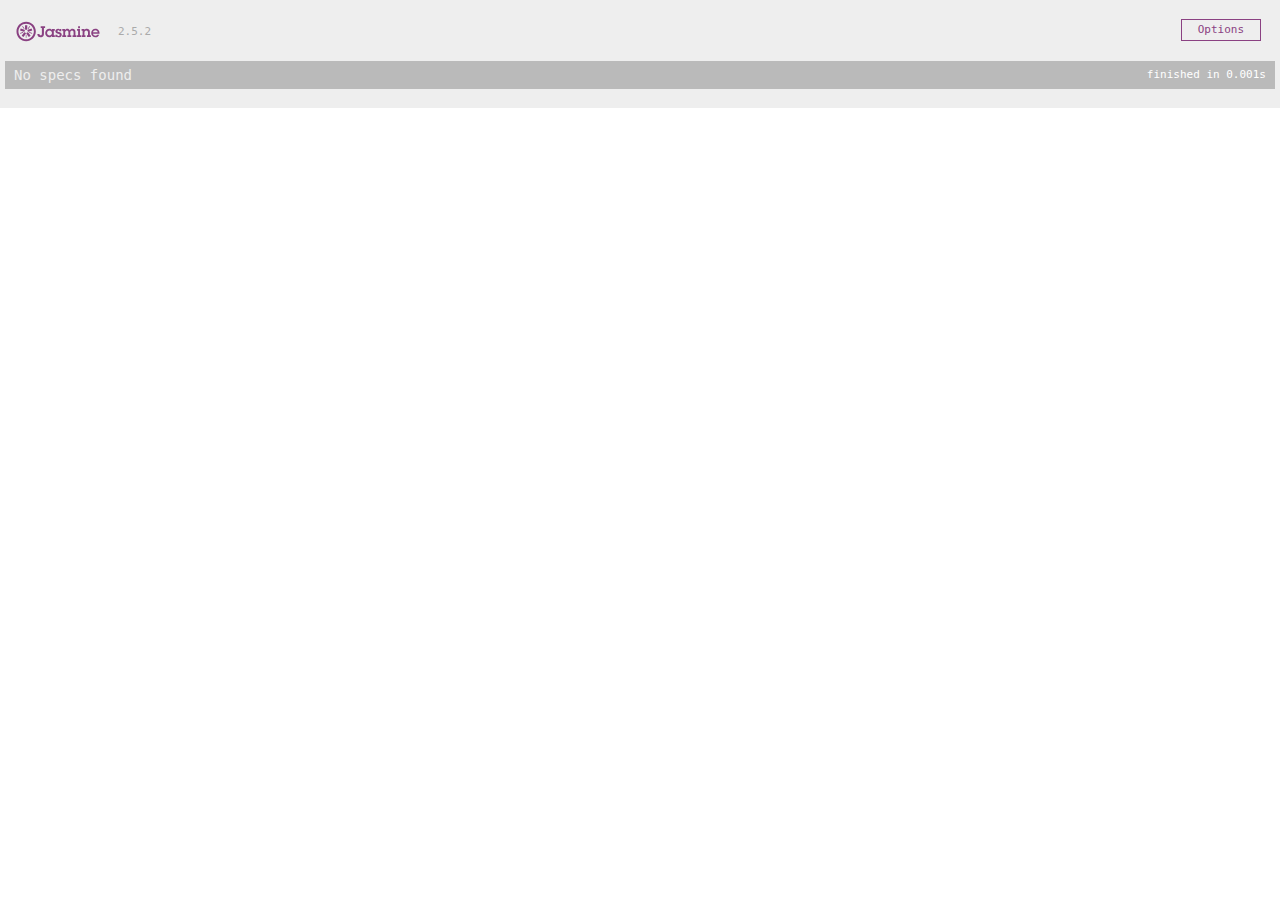
==== SpecRunner.html @ 1235d1a9 "Inital file set up" ====
<!DOCTYPE html>
<html>
<head>
  <meta charset="utf-8">
  <title>Jasmine Spec Runner v2.5.2</title>

  <link rel="shortcut icon" type="image/png" href="lib/jasmine-2.5.2/jasmine_favicon.png">
  <link rel="stylesheet" href="lib/jasmine-2.5.2/jasmine.css">

  <script src="lib/jasmine-2.5.2/jasmine.js"></script>
  <script src="lib/jasmine-2.5.2/jasmine-html.js"></script>
  <script src="lib/jasmine-2.5.2/boot.js"></script>

  <!-- include source files here... -->
  <script src="src/BankAccount.js"></script>
  <script src="src/BankStatement.js"></script>
  <script src="src/Transaction.js"></script>

  <!-- include spec files here... -->
  <script src="spec/SpecHelper.js"></script>
  <script src="spec/BankAccountSpec.js"></script>
  <script src="spec/BankStatementSpec.js"></script>
  <script src="spec/TransactionSpec.js"></script>

</head>

<body>
</body>
</html>
---- lib/jasmine-2.5.2/jasmine.css ----
body { overflow-y: scroll; }

.jasmine_html-reporter { background-color: #eee; padding: 5px; margin: -8px; font-size: 11px; font-family: Monaco, "Lucida Console", monospace; line-height: 14px; color: #333; }
.jasmine_html-reporter a { text-decoration: none; }
.jasmine_html-reporter a:hover { text-decoration: underline; }
.jasmine_html-reporter p, .jasmine_html-reporter h1, .jasmine_html-reporter h2, .jasmine_html-reporter h3, .jasmine_html-reporter h4, .jasmine_html-reporter h5, .jasmine_html-reporter h6 { margin: 0; line-height: 14px; }
.jasmine_html-reporter .jasmine-banner, .jasmine_html-reporter .jasmine-symbol-summary, .jasmine_html-reporter .jasmine-summary, .jasmine_html-reporter .jasmine-result-message, .jasmine_html-reporter .jasmine-spec .jasmine-description, .jasmine_html-reporter .jasmine-spec-detail .jasmine-description, .jasmine_html-reporter .jasmine-alert .jasmine-bar, .jasmine_html-reporter .jasmine-stack-trace { padding-left: 9px; padding-right: 9px; }
.jasmine_html-reporter .jasmine-banner { position: relative; }
.jasmine_html-reporter .jasmine-banner .jasmine-title { background: url('[data-uri]') no-repeat; background: url('[data-uri]') no-repeat, none; -moz-background-size: 100%; -o-background-size: 100%; -webkit-background-size: 100%; background-size: 100%; display: block; float: left; width: 90px; height: 25px; }
.jasmine_html-reporter .jasmine-banner .jasmine-version { margin-left: 14px; position: relative; top: 6px; }
.jasmine_html-reporter #jasmine_content { position: fixed; right: 100%; }
.jasmine_html-reporter .jasmine-version { color: #aaa; }
.jasmine_html-reporter .jasmine-banner { margin-top: 14px; }
.jasmine_html-reporter .jasmine-duration { color: #fff; float: right; line-height: 28px; padding-right: 9px; }
.jasmine_html-reporter .jasmine-symbol-summary { overflow: hidden; *zoom: 1; margin: 14px 0; }
.jasmine_html-reporter .jasmine-symbol-summary li { display: inline-block; height: 10px; width: 14px; font-size: 16px; }
.jasmine_html-reporter .jasmine-symbol-summary li.jasmine-passed { font-size: 14px; }
.jasmine_html-reporter .jasmine-symbol-summary li.jasmine-passed:before { color: #007069; content: "\02022"; }
.jasmine_html-reporter .jasmine-symbol-summary li.jasmine-failed { line-height: 9px; }
.jasmine_html-reporter .jasmine-symbol-summary li.jasmine-failed:before { color: #ca3a11; content: "\d7"; font-weight: bold; margin-left: -1px; }
.jasmine_html-reporter .jasmine-symbol-summary li.jasmine-disabled { font-size: 14px; }
.jasmine_html-reporter .jasmine-symbol-summary li.jasmine-disabled:before { color: #bababa; content: "\02022"; }
.jasmine_html-reporter .jasmine-symbol-summary li.jasmine-pending { line-height: 17px; }
.jasmine_html-reporter .jasmine-symbol-summary li.jasmine-pending:before { color: #ba9d37; content: "*"; }
.jasmine_html-reporter .jasmine-symbol-summary li.jasmine-empty { font-size: 14px; }
.jasmine_html-reporter .jasmine-symbol-summary li.jasmine-empty:before { color: #ba9d37; content: "\02022"; }
.jasmine_html-reporter .jasmine-run-options { float: right; margin-right: 5px; border: 1px solid #8a4182; color: #8a4182; position: relative; line-height: 20px; }
.jasmine_html-reporter .jasmine-run-options .jasmine-trigger { cursor: pointer; padding: 8px 16px; }
.jasmine_html-reporter .jasmine-run-options .jasmine-payload { position: absolute; display: none; right: -1px; border: 1px solid #8a4182; background-color: #eee; white-space: nowrap; padding: 4px 8px; }
.jasmine_html-reporter .jasmine-run-options .jasmine-payload.jasmine-open { display: block; }
.jasmine_html-reporter .jasmine-bar { line-height: 28px; font-size: 14px; display: block; color: #eee; }
.jasmine_html-reporter .jasmine-bar.jasmine-failed { background-color: #ca3a11; }
.jasmine_html-reporter .jasmine-bar.jasmine-passed { background-color: #007069; }
.jasmine_html-reporter .jasmine-bar.jasmine-skipped { background-color: #bababa; }
.jasmine_html-reporter .jasmine-bar.jasmine-errored { background-color: #ca3a11; }
.jasmine_html-reporter .jasmine-bar.jasmine-menu { background-color: #fff; color: #aaa; }
.jasmine_html-reporter .jasmine-bar.jasmine-menu a { color: #333; }
.jasmine_html-reporter .jasmine-bar a { color: white; }
.jasmine_html-reporter.jasmine-spec-list .jasmine-bar.jasmine-menu.jasmine-failure-list, .jasmine_html-reporter.jasmine-spec-list .jasmine-results .jasmine-failures { display: none; }
.jasmine_html-reporter.jasmine-failure-list .jasmine-bar.jasmine-menu.jasmine-spec-list, .jasmine_html-reporter.jasmine-failure-list .jasmine-summary { display: none; }
.jasmine_html-reporter .jasmine-results { margin-top: 14px; }
.jasmine_html-reporter .jasmine-summary { margin-top: 14px; }
.jasmine_html-reporter .jasmine-summary ul { list-style-type: none; margin-left: 14px; padding-top: 0; padding-left: 0; }
.jasmine_html-reporter .jasmine-summary ul.jasmine-suite { margin-top: 7px; margin-bottom: 7px; }
.jasmine_html-reporter .jasmine-summary li.jasmine-passed a { color: #007069; }
.jasmine_html-reporter .jasmine-summary li.jasmine-failed a { color: #ca3a11; }
.jasmine_html-reporter .jasmine-summary li.jasmine-empty a { color: #ba9d37; }
.jasmine_html-reporter .jasmine-summary li.jasmine-pending a { color: #ba9d37; }
.jasmine_html-reporter .jasmine-summary li.jasmine-disabled a { color: #bababa; }
.jasmine_html-reporter .jasmine-description + .jasmine-suite { margin-top: 0; }
.jasmine_html-reporter .jasmine-suite { margin-top: 14px; }
.jasmine_html-reporter .jasmine-suite a { color: #333; }
.jasmine_html-reporter .jasmine-failures .jasmine-spec-detail { margin-bottom: 28px; }
.jasmine_html-reporter .jasmine-failures .jasmine-spec-detail .jasmine-description { background-color: #ca3a11; }
.jasmine_html-reporter .jasmine-failures .jasmine-spec-detail .jasmine-description a { color: white; }
.jasmine_html-reporter .jasmine-result-message { padding-top: 14px; color: #333; white-space: pre; }
.jasmine_html-reporter .jasmine-result-message span.jasmine-result { display: block; }
.jasmine_html-reporter .jasmine-stack-trace { margin: 5px 0 0 0; max-height: 224px; overflow: auto; line-height: 18px; color: #666; border: 1px solid #ddd; background: white; white-space: pre; }
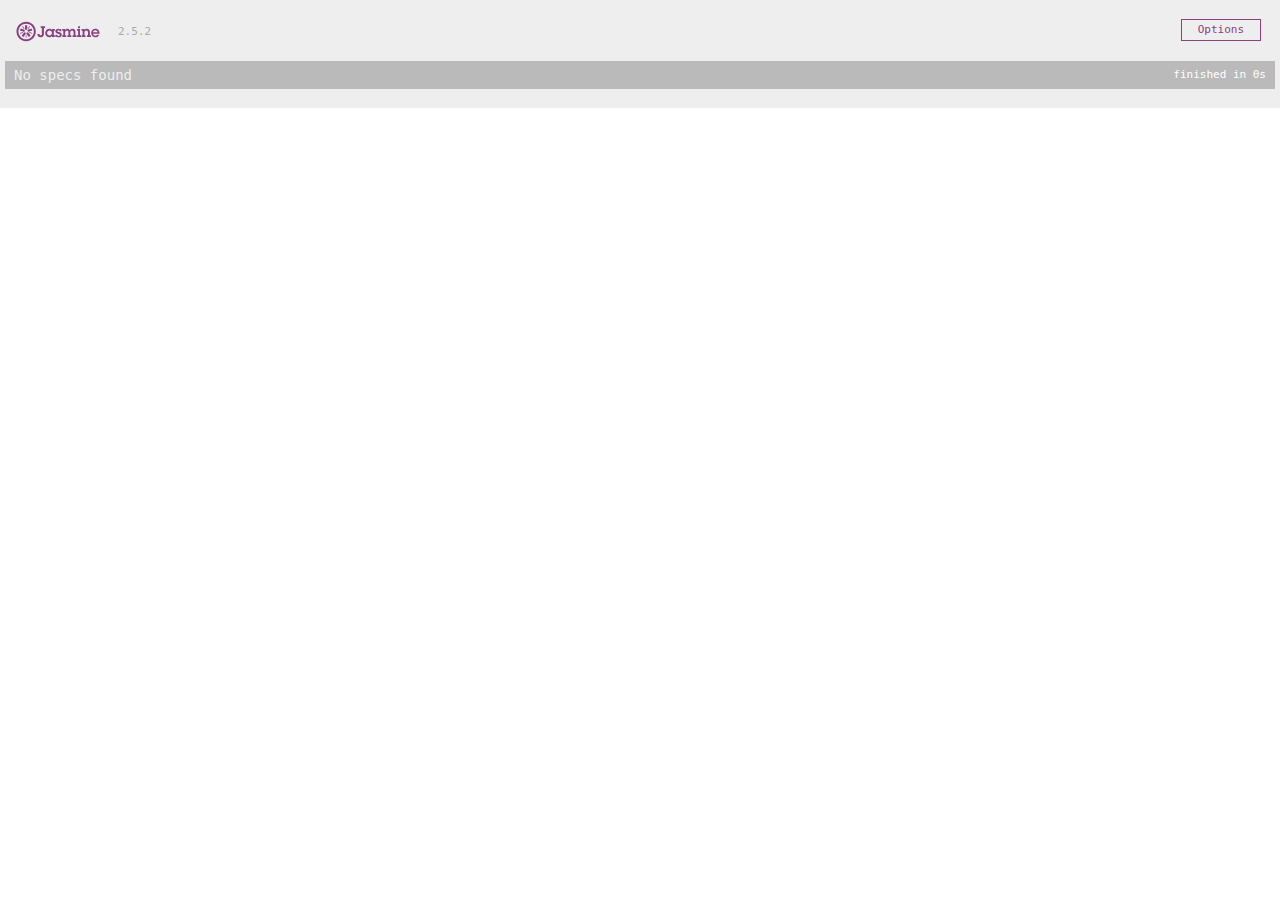
==== commit 34315f6f: "Required new test and code files" ====
--- a/SpecRunner.html
+++ b/SpecRunner.html
@@ -12,15 +12,15 @@
   <script src="lib/jasmine-2.5.2/boot.js"></script>
 
   <!-- include source files here... -->
-  <script src="src/BankAccount.js"></script>
-  <script src="src/BankStatement.js"></script>
-  <script src="src/Transaction.js"></script>
+  <script src="src/Board.js"></script>
+  <script src="src/Game.js"></script>
+  <script src="src/Player.js"></script>
 
   <!-- include spec files here... -->
   <script src="spec/SpecHelper.js"></script>
-  <script src="spec/BankAccountSpec.js"></script>
-  <script src="spec/BankStatementSpec.js"></script>
-  <script src="spec/TransactionSpec.js"></script>
+  <script src="spec/BoardSpec.js"></script>
+  <script src="spec/GameSpec.js"></script>
+  <script src="spec/PlayerSpec.js"></script>
 
 </head>
 
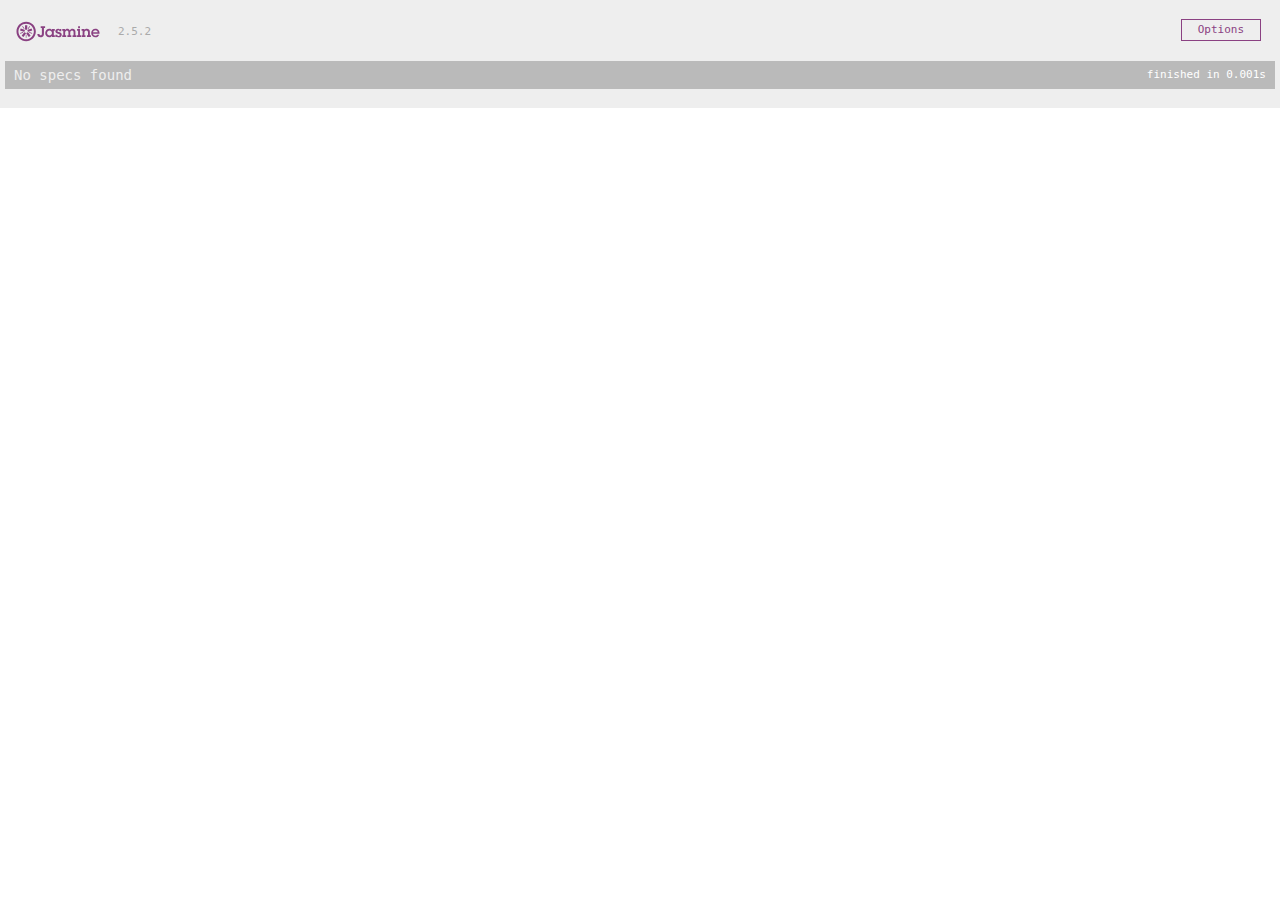
==== commit 382ceb6f: "Created new class for field" ====
--- a/SpecRunner.html
+++ b/SpecRunner.html
@@ -12,12 +12,14 @@
   <script src="lib/jasmine-2.5.2/boot.js"></script>
 
   <!-- include source files here... -->
+  <script src="src/Field.js"></script>
   <script src="src/Board.js"></script>
   <script src="src/Game.js"></script>
   <script src="src/Player.js"></script>
 
   <!-- include spec files here... -->
   <script src="spec/SpecHelper.js"></script>
+  <script src="spec/FieldSpec.js"></script>
   <script src="spec/BoardSpec.js"></script>
   <script src="spec/GameSpec.js"></script>
   <script src="spec/PlayerSpec.js"></script>
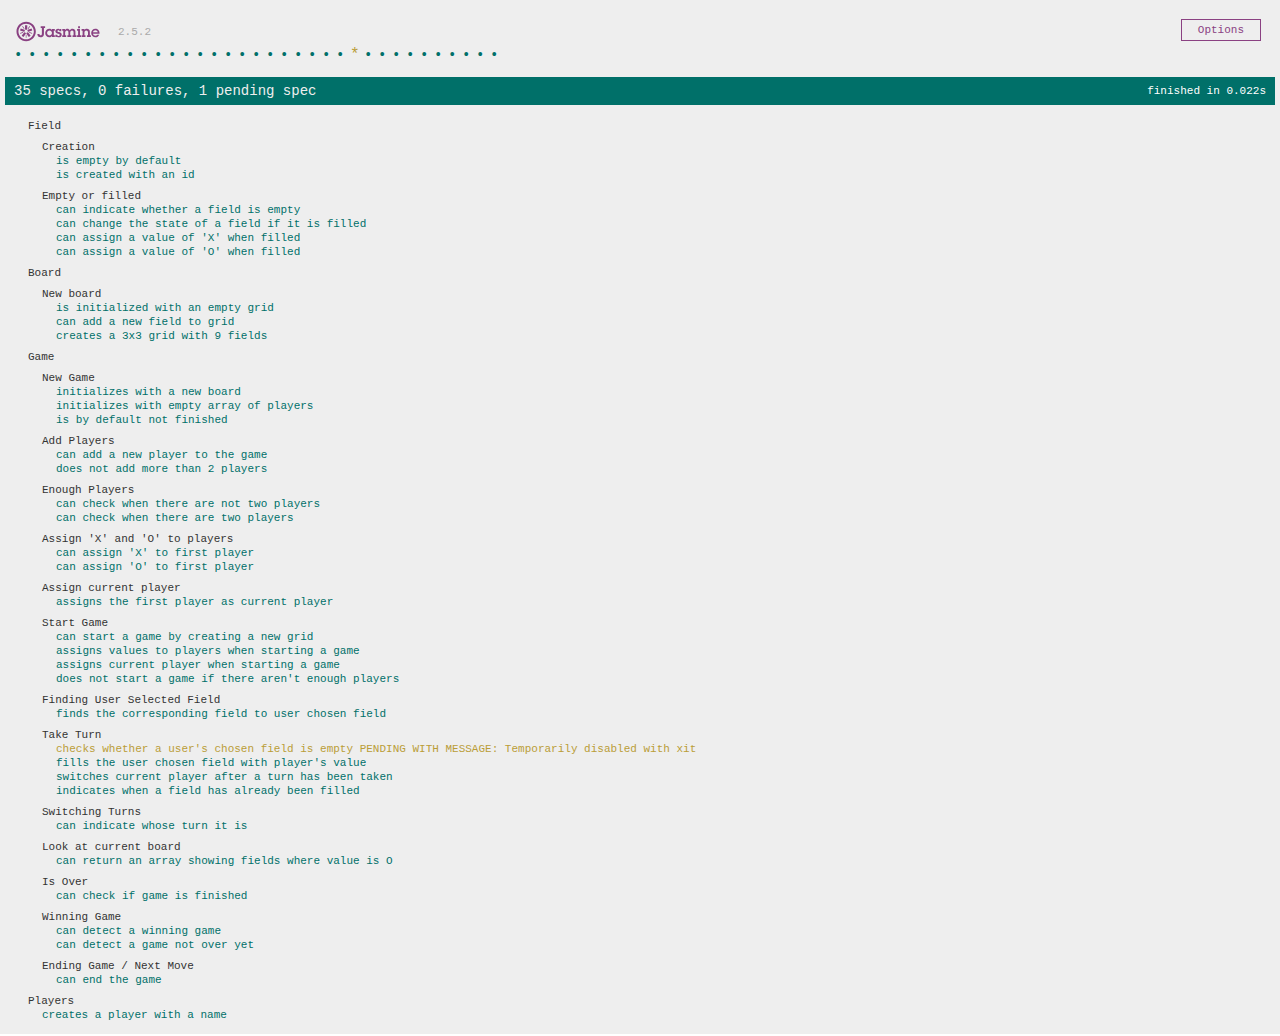
==== commit b0200aca: "Updated to reference jasmine-jquery file" ====
--- a/SpecRunner.html
+++ b/SpecRunner.html
@@ -10,6 +10,7 @@
   <script src="lib/jasmine-2.5.2/jasmine.js"></script>
   <script src="lib/jasmine-2.5.2/jasmine-html.js"></script>
   <script src="lib/jasmine-2.5.2/boot.js"></script>
+  <script src="jasmine-jquery.js"></script>
 
   <!-- include source files here... -->
   <script src="src/Field.js"></script>
